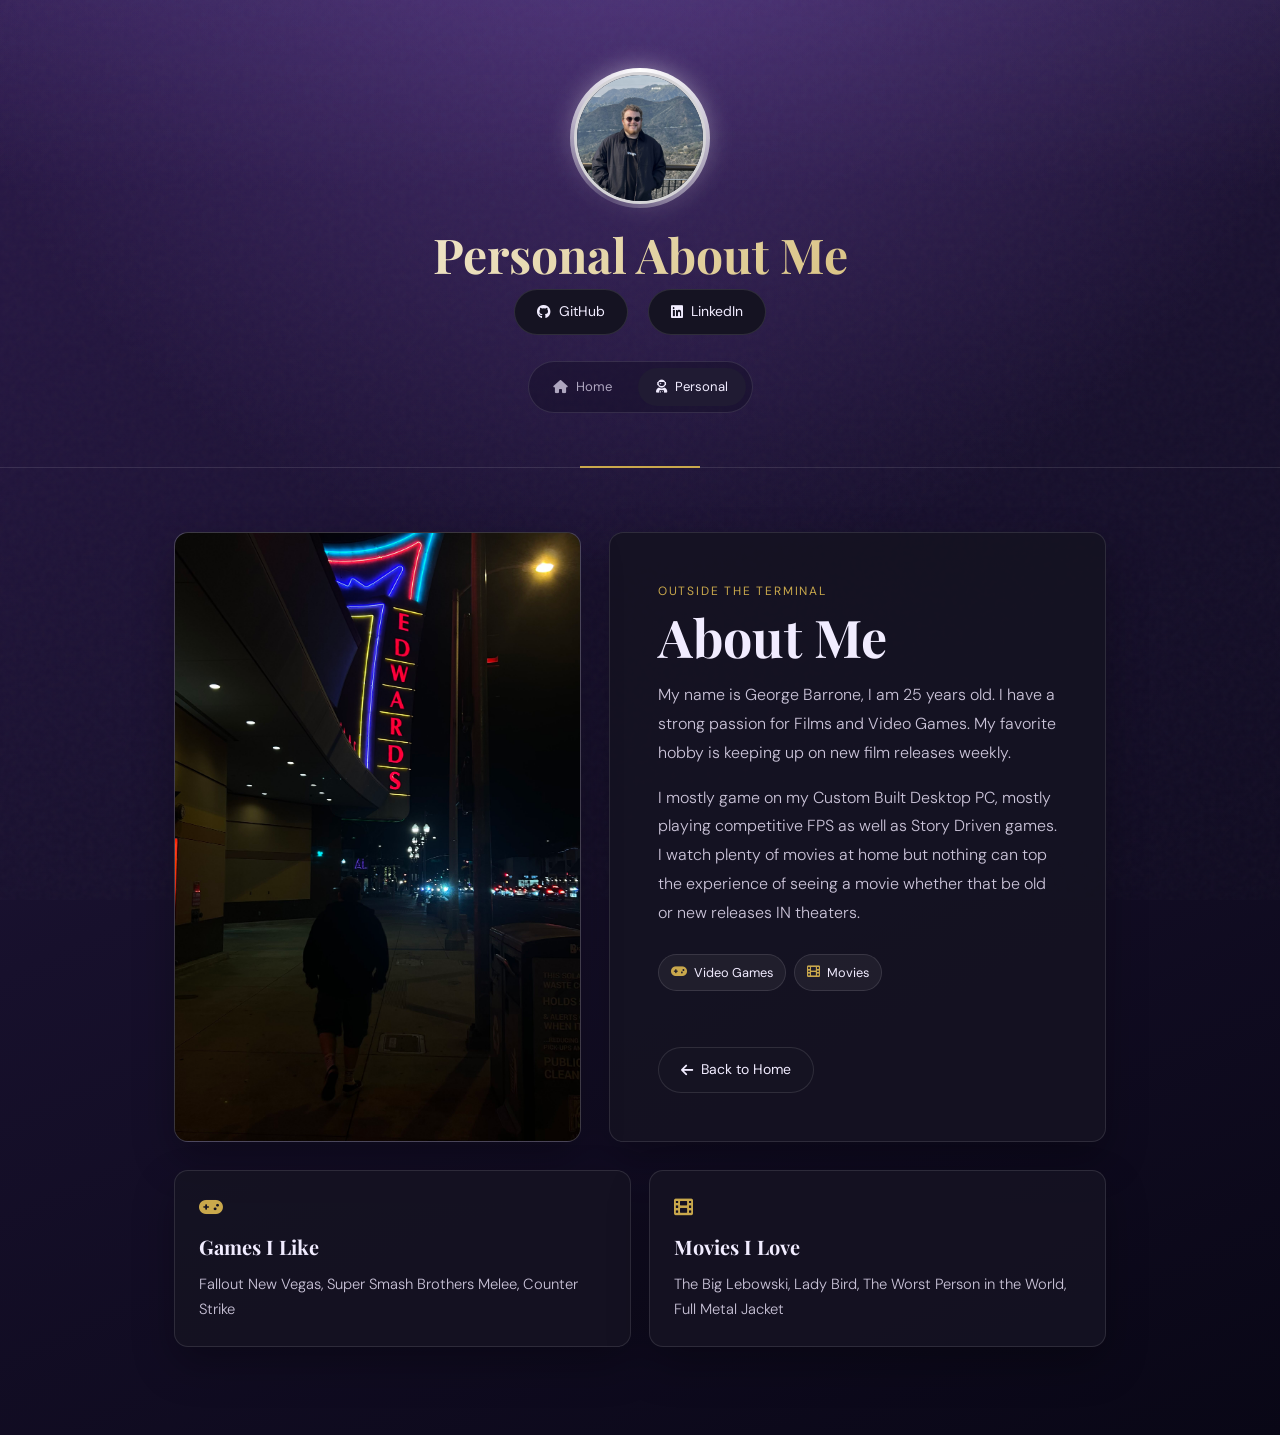
==== personal.html @ 7b6dc779 "Update personal site content and assets" ====
<!DOCTYPE html>
<html lang="en">
<head>
    <meta charset="UTF-8">
    <meta name="viewport" content="width=device-width, initial-scale=1.0">
    <title>George Barrone - Personal About Me</title>
    <link rel="preconnect" href="https://fonts.googleapis.com">
    <link rel="preconnect" href="https://fonts.gstatic.com" crossorigin>
    <link href="https://fonts.googleapis.com/css2?family=Playfair+Display:wght@400;600;700&family=DM+Sans:ital,wght@0,300;0,400;0,500;1,300&display=swap" rel="stylesheet">
    <link rel="stylesheet" href="https://cdnjs.cloudflare.com/ajax/libs/font-awesome/6.0.0/css/all.min.css">
    <style>
        :root {
            --bg:        #120d24;
            --surface:   #151322;
            --surface2:  #201b33;
            --surface3:  #2a2440;
            --border:    rgba(255,255,255,0.11);
            --gold:      #c9a84c;
            --gold-dim:  rgba(201,168,76,0.15);
            --text:      #f1ecff;
            --copy:      #cbc4d9;
            --muted:     #aea6bf;
            --radius:    14px;
        }

        *, *::before, *::after { box-sizing: border-box; margin: 0; padding: 0; }

        html { scroll-behavior: smooth; }

        body {
            font-family: 'DM Sans', sans-serif;
            background:
                radial-gradient(circle at 50% -10%, rgba(125,83,185,0.42) 0%, transparent 42%),
                linear-gradient(155deg, #2b1a4a 0%, #17102c 48%, #090716 100%);
            color: var(--text);
            line-height: 1.7;
            min-height: 100vh;
            overflow-x: hidden;
        }

        body::before {
            content: '';
            position: fixed;
            inset: 0;
            background-image: url("data:image/svg+xml,%3Csvg viewBox='0 0 200 200' xmlns='http://www.w3.org/2000/svg'%3E%3Cfilter id='n'%3E%3CfeTurbulence type='fractalNoise' baseFrequency='0.75' numOctaves='4' stitchTiles='stitch'/%3E%3C/filter%3E%3Crect width='100%25' height='100%25' filter='url(%23n)'/%3E%3C/svg%3E");
            opacity: 0.03;
            pointer-events: none;
            z-index: 0;
        }

        .bg-glow {
            position: fixed;
            top: -200px;
            left: 50%;
            transform: translateX(-50%);
            width: 100%;
            height: 520px;
            background: linear-gradient(180deg, rgba(179,139,255,0.16) 0%, transparent 76%);
            pointer-events: none;
            z-index: 0;
        }

        header {
            position: relative;
            z-index: 1;
            padding: 72px 24px 54px;
            text-align: center;
            border-bottom: 1px solid var(--border);
        }

        header::after {
            content: '';
            position: absolute;
            bottom: -1px;
            left: 50%;
            transform: translateX(-50%);
            width: 120px;
            height: 2px;
            background: var(--gold);
        }

        .avatar-wrap {
            position: relative;
            width: 132px;
            height: 132px;
            margin: 0 auto 24px;
        }

        .avatar-wrap::before {
            content: '';
            position: absolute;
            inset: -4px;
            border-radius: 50%;
            background: conic-gradient(#fff, rgba(255,255,255,0.15) 58%, #fff);
            filter: drop-shadow(0 0 12px rgba(255,255,255,0.45));
            animation: spin 8s linear infinite;
        }

        @keyframes spin { to { transform: rotate(360deg); } }

        .avatar-wrap img {
            position: relative;
            width: 100%;
            height: 100%;
            border-radius: 50%;
            object-fit: cover;
            border: 3px solid rgba(255,255,255,0.82);
            background: var(--surface);
            z-index: 1;
        }

        header h1 {
            font-family: 'Playfair Display', serif;
            font-size: clamp(2.1rem, 5vw, 3rem);
            font-weight: 700;
            line-height: 1.1;
            margin-bottom: 8px;
            background: linear-gradient(135deg, #fff 0%, var(--gold) 100%);
            -webkit-background-clip: text;
            -webkit-text-fill-color: transparent;
            background-clip: text;
        }

        .social-links {
            display: flex;
            justify-content: center;
            gap: 20px;
        }

        .social-links a,
        .back-link {
            display: inline-flex;
            align-items: center;
            gap: 8px;
            padding: 10px 22px;
            border: 1px solid var(--border);
            border-radius: 40px;
            color: var(--text);
            text-decoration: none;
            font-size: 0.875rem;
            background: var(--surface);
            transition: all 0.25s ease;
        }

        .social-links a:hover,
        .back-link:hover {
            border-color: var(--gold);
            color: var(--gold);
            background: var(--gold-dim);
            transform: translateY(-2px);
            box-shadow: 0 8px 24px rgba(0,0,0,0.3);
        }

        .page-tabs {
            display: inline-flex;
            gap: 8px;
            margin-top: 26px;
            padding: 6px;
            border: 1px solid var(--border);
            border-radius: 999px;
            background: rgba(18,13,36,0.44);
            backdrop-filter: blur(12px);
        }

        .page-tabs a {
            display: inline-flex;
            align-items: center;
            gap: 8px;
            padding: 8px 18px;
            border-radius: 999px;
            color: var(--muted);
            text-decoration: none;
            font-size: 0.82rem;
            transition: color 0.2s, background 0.2s;
        }

        .page-tabs a:hover,
        .page-tabs a.active {
            color: var(--text);
            background: var(--surface2);
        }

        .container {
            position: relative;
            z-index: 1;
            max-width: 980px;
            margin: 0 auto;
            padding: 64px 24px 88px;
        }

        .personal-shell {
            display: grid;
            grid-template-columns: minmax(260px, 0.9fr) 1.1fr;
            gap: 28px;
            align-items: stretch;
        }

        .photo-card,
        .story-card,
        .prompt-card {
            background: rgba(21,19,34,0.92);
            border: 1px solid var(--border);
            border-radius: var(--radius);
            box-shadow: 0 18px 42px rgba(0,0,0,0.28);
        }

        .photo-card {
            min-height: 520px;
            position: relative;
            overflow: hidden;
            display: flex;
            align-items: center;
            justify-content: center;
            background:
                linear-gradient(145deg, rgba(255,255,255,0.06), rgba(201,168,76,0.08)),
                linear-gradient(160deg, #2a2440 0%, #121020 100%);
        }

        .photo-card::before {
            content: '';
            position: absolute;
            inset: 18px;
            border: 1px solid rgba(255,255,255,0.12);
            border-radius: 10px;
        }

        .photo-card img {
            position: absolute;
            inset: 0;
            width: 100%;
            height: 100%;
            object-fit: cover;
        }

        .story-card {
            padding: clamp(28px, 5vw, 48px);
            display: flex;
            flex-direction: column;
            justify-content: center;
        }

        .eyebrow {
            color: var(--gold);
            font-size: 0.75rem;
            letter-spacing: 0.15em;
            text-transform: uppercase;
            margin-bottom: 10px;
        }

        .story-card h2 {
            font-family: 'Playfair Display', serif;
            font-size: clamp(2rem, 5vw, 3.25rem);
            line-height: 1;
            margin-bottom: 18px;
        }

        .story-card p {
            color: var(--copy);
            font-size: 1rem;
            font-weight: 300;
            line-height: 1.8;
            margin-bottom: 16px;
        }

        .interest-tags {
            display: flex;
            flex-wrap: wrap;
            gap: 8px;
            margin: 10px 0 26px;
        }

        .interest-tags span {
            display: inline-flex;
            align-items: center;
            gap: 7px;
            padding: 7px 12px;
            border: 1px solid var(--border);
            border-radius: 999px;
            background: rgba(255,255,255,0.05);
            color: var(--text);
            font-size: 0.8rem;
        }

        .interest-tags i {
            color: var(--gold);
            font-size: 0.8rem;
        }

        .prompt-grid {
            display: grid;
            grid-template-columns: repeat(2, minmax(0, 1fr));
            gap: 18px;
            margin-top: 28px;
        }

        .prompt-card {
            padding: 24px;
        }

        .prompt-card i {
            color: var(--gold);
            font-size: 1.2rem;
            margin-bottom: 14px;
        }

        .prompt-card h3 {
            font-family: 'Playfair Display', serif;
            font-size: 1.25rem;
            margin-bottom: 8px;
        }

        .prompt-card p {
            color: var(--copy);
            font-weight: 300;
            font-size: 0.92rem;
        }

        .actions {
            margin-top: 30px;
        }

        @keyframes fadeUp {
            from { opacity: 0; transform: translateY(24px); }
            to   { opacity: 1; transform: translateY(0); }
        }

        header,
        .personal-shell,
        .prompt-grid {
            animation: fadeUp 0.6s ease both;
        }

        .personal-shell { animation-delay: 0.08s; }
        .prompt-grid { animation-delay: 0.16s; }

        @media (max-width: 760px) {
            header {
                padding-top: 56px;
            }

            .social-links {
                flex-direction: column;
                align-items: center;
            }

            .page-tabs {
                width: 100%;
                max-width: 320px;
            }

            .page-tabs a {
                flex: 1;
                justify-content: center;
            }

            .personal-shell,
            .prompt-grid {
                grid-template-columns: 1fr;
            }

            .photo-card {
                min-height: 360px;
            }
        }
    </style>
</head>
<body>
<div class="bg-glow"></div>

<header>
    <div class="avatar-wrap">
        <img src="profile.jpg" alt="George Barrone">
    </div>
    <h1>Personal About Me</h1>
    <div class="social-links">
        <a href="https://github.com/georgebarrone" target="_blank">
            <i class="fab fa-github"></i> GitHub
        </a>
        <a href="https://www.linkedin.com/in/george-barrone-a9759421a/" target="_blank">
            <i class="fab fa-linkedin"></i> LinkedIn
        </a>
    </div>
    <nav class="page-tabs" aria-label="Site pages">
        <a href="./index.html"><i class="fas fa-house"></i> Home</a>
        <a href="./personal.html" class="active"><i class="fas fa-user-astronaut"></i> Personal</a>
    </nav>
</header>

<main class="container">
    <section class="personal-shell">
        <div class="photo-card">
            <img src="aboutme.jpg" alt="George Barrone personal photo">
        </div>

        <div class="story-card">
            <div class="eyebrow">Outside the terminal</div>
            <h2>About Me</h2>
            <p>
                My name is George Barrone, I am 25 years old. I have a strong passion for Films and Video Games. My favorite hobby is keeping up on new film releases weekly. 
            </p>
            <p>
                I mostly game on my Custom Built Desktop PC, mostly playing competitive FPS as well as Story Driven games. I watch plenty of movies at 
                home but nothing can top the experience of seeing a movie whether that be old or new releases IN theaters. 
            </p>    

            <div class="interest-tags">
                <span><i class="fas fa-gamepad"></i> Video Games</span>
                <span><i class="fas fa-film"></i> Movies</span>
                
            </div>

            <div class="actions">
                <a class="back-link" href="./index.html">
                    <i class="fas fa-arrow-left"></i> Back to Home
                </a>
            </div>
        </div>
    </section>

    <section class="prompt-grid">
        <article class="prompt-card">
            <i class="fas fa-gamepad"></i>
            <h3>Games I Like</h3>
            <p>
                Fallout New Vegas, Super Smash Brothers Melee, Counter Strike 
            </p>
        </article>

        <article class="prompt-card">
            <i class="fas fa-film"></i>
            <h3>Movies I Love</h3>
            <p>
                The Big Lebowski, Lady Bird, The Worst Person in the World, Full Metal Jacket 
            </p>
        </article>
    </section>
</main>
</body>
</html>
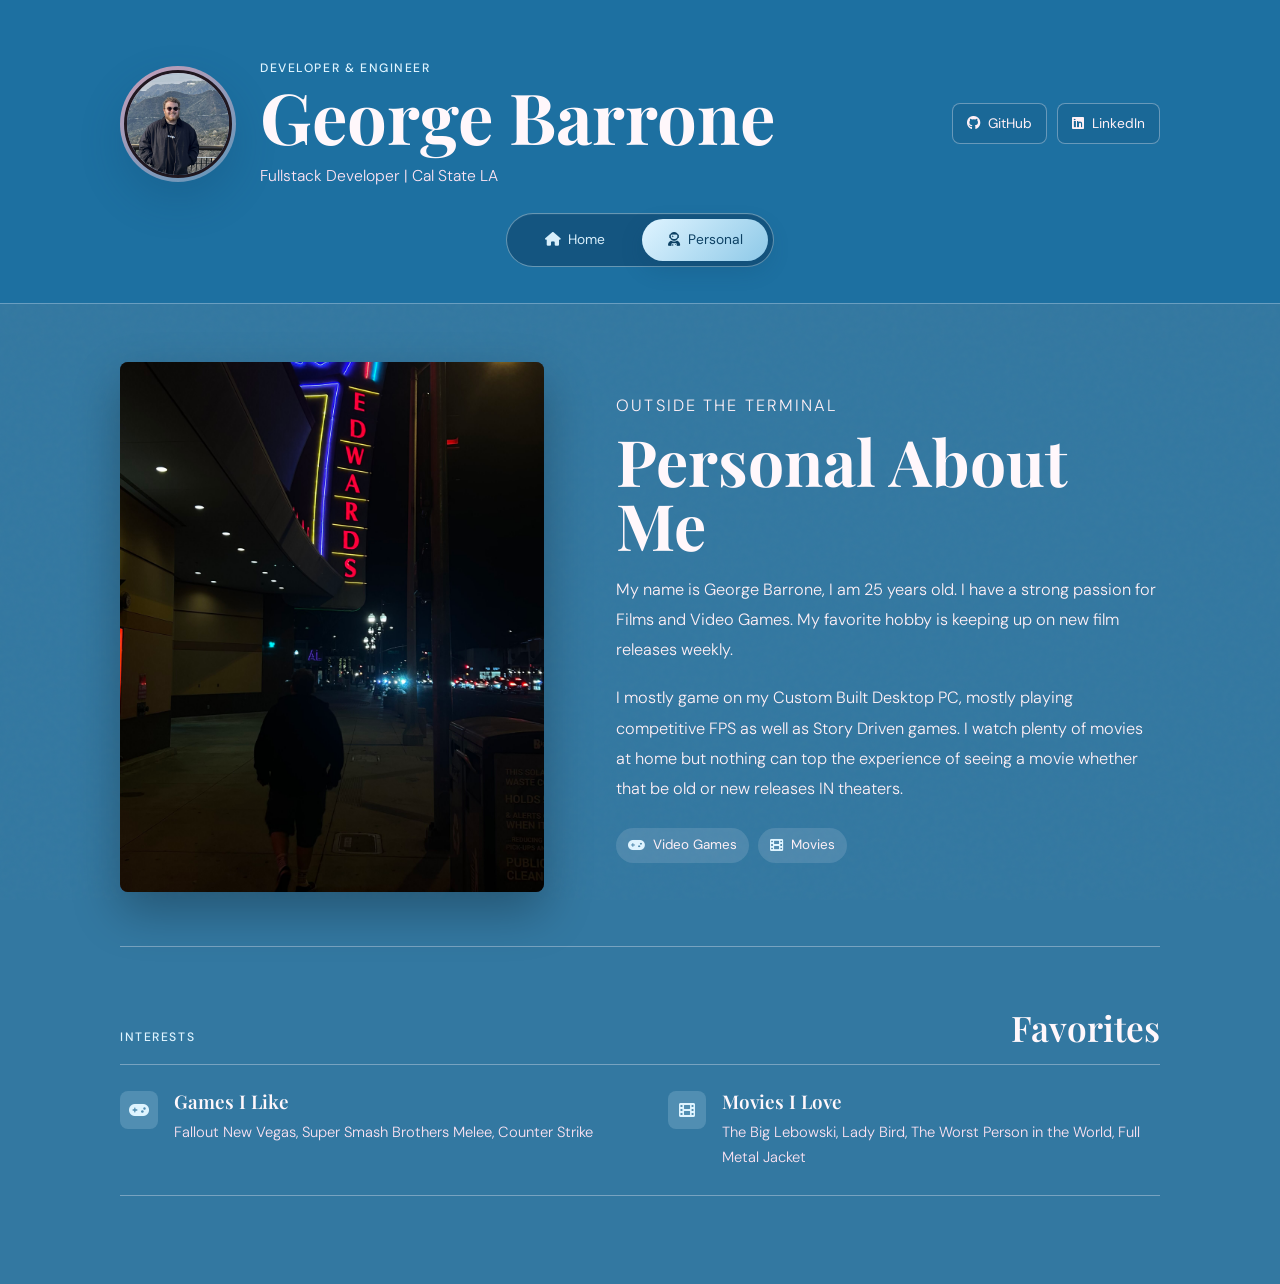
==== commit e8365b5c: "Refactor site assets" ====
--- a/personal.html
+++ b/personal.html
@@ -4,436 +4,15 @@
     <meta charset="UTF-8">
     <meta name="viewport" content="width=device-width, initial-scale=1.0">
     <title>George Barrone - Personal About Me</title>
-    <link rel="preconnect" href="https://fonts.googleapis.com">
-    <link rel="preconnect" href="https://fonts.gstatic.com" crossorigin>
-    <link href="https://fonts.googleapis.com/css2?family=Playfair+Display:wght@400;600;700&family=DM+Sans:ital,wght@0,300;0,400;0,500;1,300&display=swap" rel="stylesheet">
-    <link rel="stylesheet" href="https://cdnjs.cloudflare.com/ajax/libs/font-awesome/6.0.0/css/all.min.css">
-    <style>
-        :root {
-            --bg:        #120d24;
-            --surface:   #151322;
-            --surface2:  #201b33;
-            --surface3:  #2a2440;
-            --border:    rgba(255,255,255,0.11);
-            --gold:      #c9a84c;
-            --gold-dim:  rgba(201,168,76,0.15);
-            --text:      #f1ecff;
-            --copy:      #cbc4d9;
-            --muted:     #aea6bf;
-            --radius:    14px;
-        }
-
-        *, *::before, *::after { box-sizing: border-box; margin: 0; padding: 0; }
-
-        html { scroll-behavior: smooth; }
-
-        body {
-            font-family: 'DM Sans', sans-serif;
-            background:
-                radial-gradient(circle at 50% -10%, rgba(125,83,185,0.42) 0%, transparent 42%),
-                linear-gradient(155deg, #2b1a4a 0%, #17102c 48%, #090716 100%);
-            color: var(--text);
-            line-height: 1.7;
-            min-height: 100vh;
-            overflow-x: hidden;
-        }
-
-        body::before {
-            content: '';
-            position: fixed;
-            inset: 0;
-            background-image: url("data:image/svg+xml,%3Csvg viewBox='0 0 200 200' xmlns='http://www.w3.org/2000/svg'%3E%3Cfilter id='n'%3E%3CfeTurbulence type='fractalNoise' baseFrequency='0.75' numOctaves='4' stitchTiles='stitch'/%3E%3C/filter%3E%3Crect width='100%25' height='100%25' filter='url(%23n)'/%3E%3C/svg%3E");
-            opacity: 0.03;
-            pointer-events: none;
-            z-index: 0;
-        }
-
-        .bg-glow {
-            position: fixed;
-            top: -200px;
-            left: 50%;
-            transform: translateX(-50%);
-            width: 100%;
-            height: 520px;
-            background: linear-gradient(180deg, rgba(179,139,255,0.16) 0%, transparent 76%);
-            pointer-events: none;
-            z-index: 0;
-        }
-
-        header {
-            position: relative;
-            z-index: 1;
-            padding: 72px 24px 54px;
-            text-align: center;
-            border-bottom: 1px solid var(--border);
-        }
-
-        header::after {
-            content: '';
-            position: absolute;
-            bottom: -1px;
-            left: 50%;
-            transform: translateX(-50%);
-            width: 120px;
-            height: 2px;
-            background: var(--gold);
-        }
-
-        .avatar-wrap {
-            position: relative;
-            width: 132px;
-            height: 132px;
-            margin: 0 auto 24px;
-        }
-
-        .avatar-wrap::before {
-            content: '';
-            position: absolute;
-            inset: -4px;
-            border-radius: 50%;
-            background: conic-gradient(#fff, rgba(255,255,255,0.15) 58%, #fff);
-            filter: drop-shadow(0 0 12px rgba(255,255,255,0.45));
-            animation: spin 8s linear infinite;
-        }
-
-        @keyframes spin { to { transform: rotate(360deg); } }
-
-        .avatar-wrap img {
-            position: relative;
-            width: 100%;
-            height: 100%;
-            border-radius: 50%;
-            object-fit: cover;
-            border: 3px solid rgba(255,255,255,0.82);
-            background: var(--surface);
-            z-index: 1;
-        }
-
-        header h1 {
-            font-family: 'Playfair Display', serif;
-            font-size: clamp(2.1rem, 5vw, 3rem);
-            font-weight: 700;
-            line-height: 1.1;
-            margin-bottom: 8px;
-            background: linear-gradient(135deg, #fff 0%, var(--gold) 100%);
-            -webkit-background-clip: text;
-            -webkit-text-fill-color: transparent;
-            background-clip: text;
-        }
-
-        .social-links {
-            display: flex;
-            justify-content: center;
-            gap: 20px;
-        }
-
-        .social-links a,
-        .back-link {
-            display: inline-flex;
-            align-items: center;
-            gap: 8px;
-            padding: 10px 22px;
-            border: 1px solid var(--border);
-            border-radius: 40px;
-            color: var(--text);
-            text-decoration: none;
-            font-size: 0.875rem;
-            background: var(--surface);
-            transition: all 0.25s ease;
-        }
-
-        .social-links a:hover,
-        .back-link:hover {
-            border-color: var(--gold);
-            color: var(--gold);
-            background: var(--gold-dim);
-            transform: translateY(-2px);
-            box-shadow: 0 8px 24px rgba(0,0,0,0.3);
-        }
-
-        .page-tabs {
-            display: inline-flex;
-            gap: 8px;
-            margin-top: 26px;
-            padding: 6px;
-            border: 1px solid var(--border);
-            border-radius: 999px;
-            background: rgba(18,13,36,0.44);
-            backdrop-filter: blur(12px);
-        }
-
-        .page-tabs a {
-            display: inline-flex;
-            align-items: center;
-            gap: 8px;
-            padding: 8px 18px;
-            border-radius: 999px;
-            color: var(--muted);
-            text-decoration: none;
-            font-size: 0.82rem;
-            transition: color 0.2s, background 0.2s;
-        }
-
-        .page-tabs a:hover,
-        .page-tabs a.active {
-            color: var(--text);
-            background: var(--surface2);
-        }
-
-        .container {
-            position: relative;
-            z-index: 1;
-            max-width: 980px;
-            margin: 0 auto;
-            padding: 64px 24px 88px;
-        }
-
-        .personal-shell {
-            display: grid;
-            grid-template-columns: minmax(260px, 0.9fr) 1.1fr;
-            gap: 28px;
-            align-items: stretch;
-        }
-
-        .photo-card,
-        .story-card,
-        .prompt-card {
-            background: rgba(21,19,34,0.92);
-            border: 1px solid var(--border);
-            border-radius: var(--radius);
-            box-shadow: 0 18px 42px rgba(0,0,0,0.28);
-        }
-
-        .photo-card {
-            min-height: 520px;
-            position: relative;
-            overflow: hidden;
-            display: flex;
-            align-items: center;
-            justify-content: center;
-            background:
-                linear-gradient(145deg, rgba(255,255,255,0.06), rgba(201,168,76,0.08)),
-                linear-gradient(160deg, #2a2440 0%, #121020 100%);
-        }
-
-        .photo-card::before {
-            content: '';
-            position: absolute;
-            inset: 18px;
-            border: 1px solid rgba(255,255,255,0.12);
-            border-radius: 10px;
-        }
-
-        .photo-card img {
-            position: absolute;
-            inset: 0;
-            width: 100%;
-            height: 100%;
-            object-fit: cover;
-        }
-
-        .story-card {
-            padding: clamp(28px, 5vw, 48px);
-            display: flex;
-            flex-direction: column;
-            justify-content: center;
-        }
-
-        .eyebrow {
-            color: var(--gold);
-            font-size: 0.75rem;
-            letter-spacing: 0.15em;
-            text-transform: uppercase;
-            margin-bottom: 10px;
-        }
-
-        .story-card h2 {
-            font-family: 'Playfair Display', serif;
-            font-size: clamp(2rem, 5vw, 3.25rem);
-            line-height: 1;
-            margin-bottom: 18px;
-        }
-
-        .story-card p {
-            color: var(--copy);
-            font-size: 1rem;
-            font-weight: 300;
-            line-height: 1.8;
-            margin-bottom: 16px;
-        }
-
-        .interest-tags {
-            display: flex;
-            flex-wrap: wrap;
-            gap: 8px;
-            margin: 10px 0 26px;
-        }
-
-        .interest-tags span {
-            display: inline-flex;
-            align-items: center;
-            gap: 7px;
-            padding: 7px 12px;
-            border: 1px solid var(--border);
-            border-radius: 999px;
-            background: rgba(255,255,255,0.05);
-            color: var(--text);
-            font-size: 0.8rem;
-        }
-
-        .interest-tags i {
-            color: var(--gold);
-            font-size: 0.8rem;
-        }
-
-        .prompt-grid {
-            display: grid;
-            grid-template-columns: repeat(2, minmax(0, 1fr));
-            gap: 18px;
-            margin-top: 28px;
-        }
-
-        .prompt-card {
-            padding: 24px;
-        }
-
-        .prompt-card i {
-            color: var(--gold);
-            font-size: 1.2rem;
-            margin-bottom: 14px;
-        }
-
-        .prompt-card h3 {
-            font-family: 'Playfair Display', serif;
-            font-size: 1.25rem;
-            margin-bottom: 8px;
-        }
-
-        .prompt-card p {
-            color: var(--copy);
-            font-weight: 300;
-            font-size: 0.92rem;
-        }
-
-        .actions {
-            margin-top: 30px;
-        }
-
-        @keyframes fadeUp {
-            from { opacity: 0; transform: translateY(24px); }
-            to   { opacity: 1; transform: translateY(0); }
-        }
-
-        header,
-        .personal-shell,
-        .prompt-grid {
-            animation: fadeUp 0.6s ease both;
-        }
-
-        .personal-shell { animation-delay: 0.08s; }
-        .prompt-grid { animation-delay: 0.16s; }
-
-        @media (max-width: 760px) {
-            header {
-                padding-top: 56px;
-            }
-
-            .social-links {
-                flex-direction: column;
-                align-items: center;
-            }
-
-            .page-tabs {
-                width: 100%;
-                max-width: 320px;
-            }
-
-            .page-tabs a {
-                flex: 1;
-                justify-content: center;
-            }
-
-            .personal-shell,
-            .prompt-grid {
-                grid-template-columns: 1fr;
-            }
-
-            .photo-card {
-                min-height: 360px;
-            }
-        }
-    </style>
+    <meta http-equiv="refresh" content="0; url=./index.html#personal">
+    <link rel="canonical" href="./index.html#personal">
+    <script>
+        window.location.replace('./index.html#personal');
+    </script>
 </head>
 <body>
-<div class="bg-glow"></div>
-
-<header>
-    <div class="avatar-wrap">
-        <img src="profile.jpg" alt="George Barrone">
-    </div>
-    <h1>Personal About Me</h1>
-    <div class="social-links">
-        <a href="https://github.com/georgebarrone" target="_blank">
-            <i class="fab fa-github"></i> GitHub
-        </a>
-        <a href="https://www.linkedin.com/in/george-barrone-a9759421a/" target="_blank">
-            <i class="fab fa-linkedin"></i> LinkedIn
-        </a>
-    </div>
-    <nav class="page-tabs" aria-label="Site pages">
-        <a href="./index.html"><i class="fas fa-house"></i> Home</a>
-        <a href="./personal.html" class="active"><i class="fas fa-user-astronaut"></i> Personal</a>
-    </nav>
-</header>
-
-<main class="container">
-    <section class="personal-shell">
-        <div class="photo-card">
-            <img src="aboutme.jpg" alt="George Barrone personal photo">
-        </div>
-
-        <div class="story-card">
-            <div class="eyebrow">Outside the terminal</div>
-            <h2>About Me</h2>
-            <p>
-                My name is George Barrone, I am 25 years old. I have a strong passion for Films and Video Games. My favorite hobby is keeping up on new film releases weekly. 
-            </p>
-            <p>
-                I mostly game on my Custom Built Desktop PC, mostly playing competitive FPS as well as Story Driven games. I watch plenty of movies at 
-                home but nothing can top the experience of seeing a movie whether that be old or new releases IN theaters. 
-            </p>    
-
-            <div class="interest-tags">
-                <span><i class="fas fa-gamepad"></i> Video Games</span>
-                <span><i class="fas fa-film"></i> Movies</span>
-                
-            </div>
-
-            <div class="actions">
-                <a class="back-link" href="./index.html">
-                    <i class="fas fa-arrow-left"></i> Back to Home
-                </a>
-            </div>
-        </div>
-    </section>
-
-    <section class="prompt-grid">
-        <article class="prompt-card">
-            <i class="fas fa-gamepad"></i>
-            <h3>Games I Like</h3>
-            <p>
-                Fallout New Vegas, Super Smash Brothers Melee, Counter Strike 
-            </p>
-        </article>
-
-        <article class="prompt-card">
-            <i class="fas fa-film"></i>
-            <h3>Movies I Love</h3>
-            <p>
-                The Big Lebowski, Lady Bird, The Worst Person in the World, Full Metal Jacket 
-            </p>
-        </article>
-    </section>
-</main>
+    <p>
+        Opening <a href="./index.html#personal">Personal About Me</a>.
+    </p>
 </body>
 </html>
